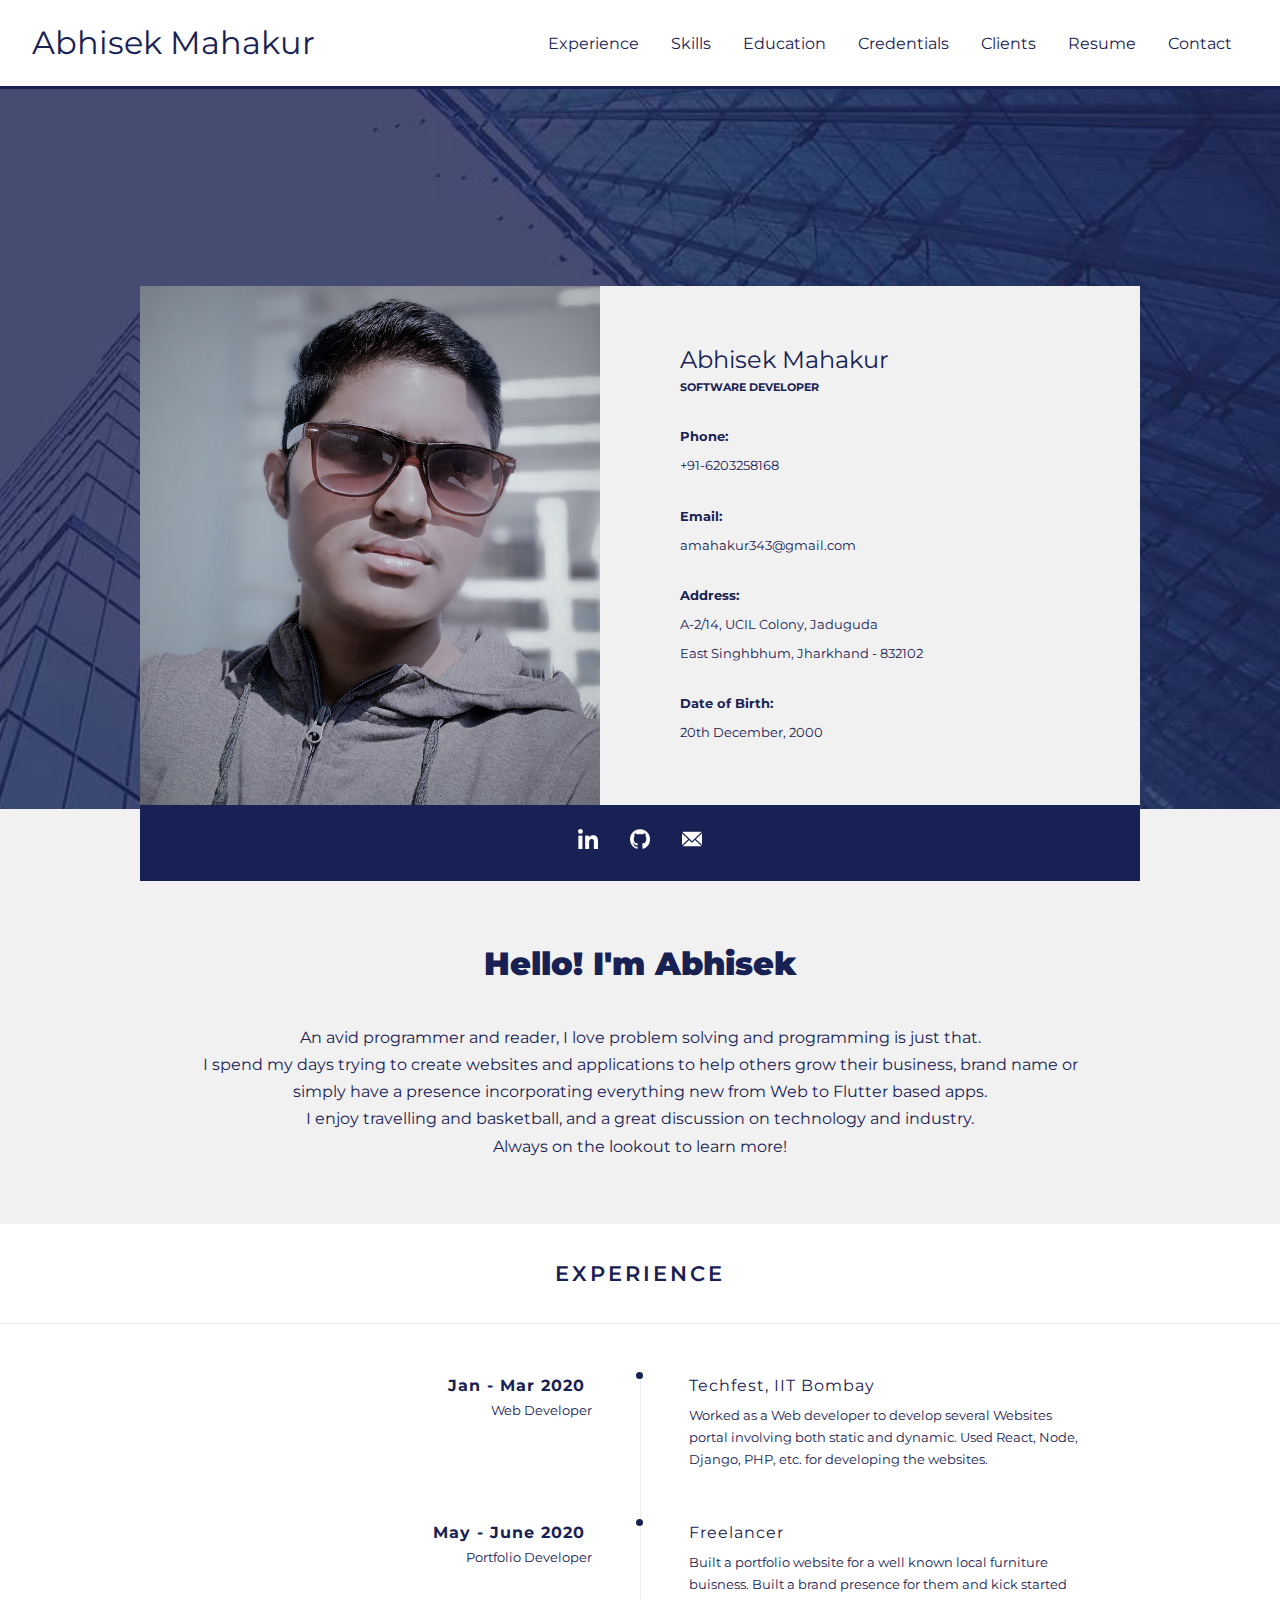
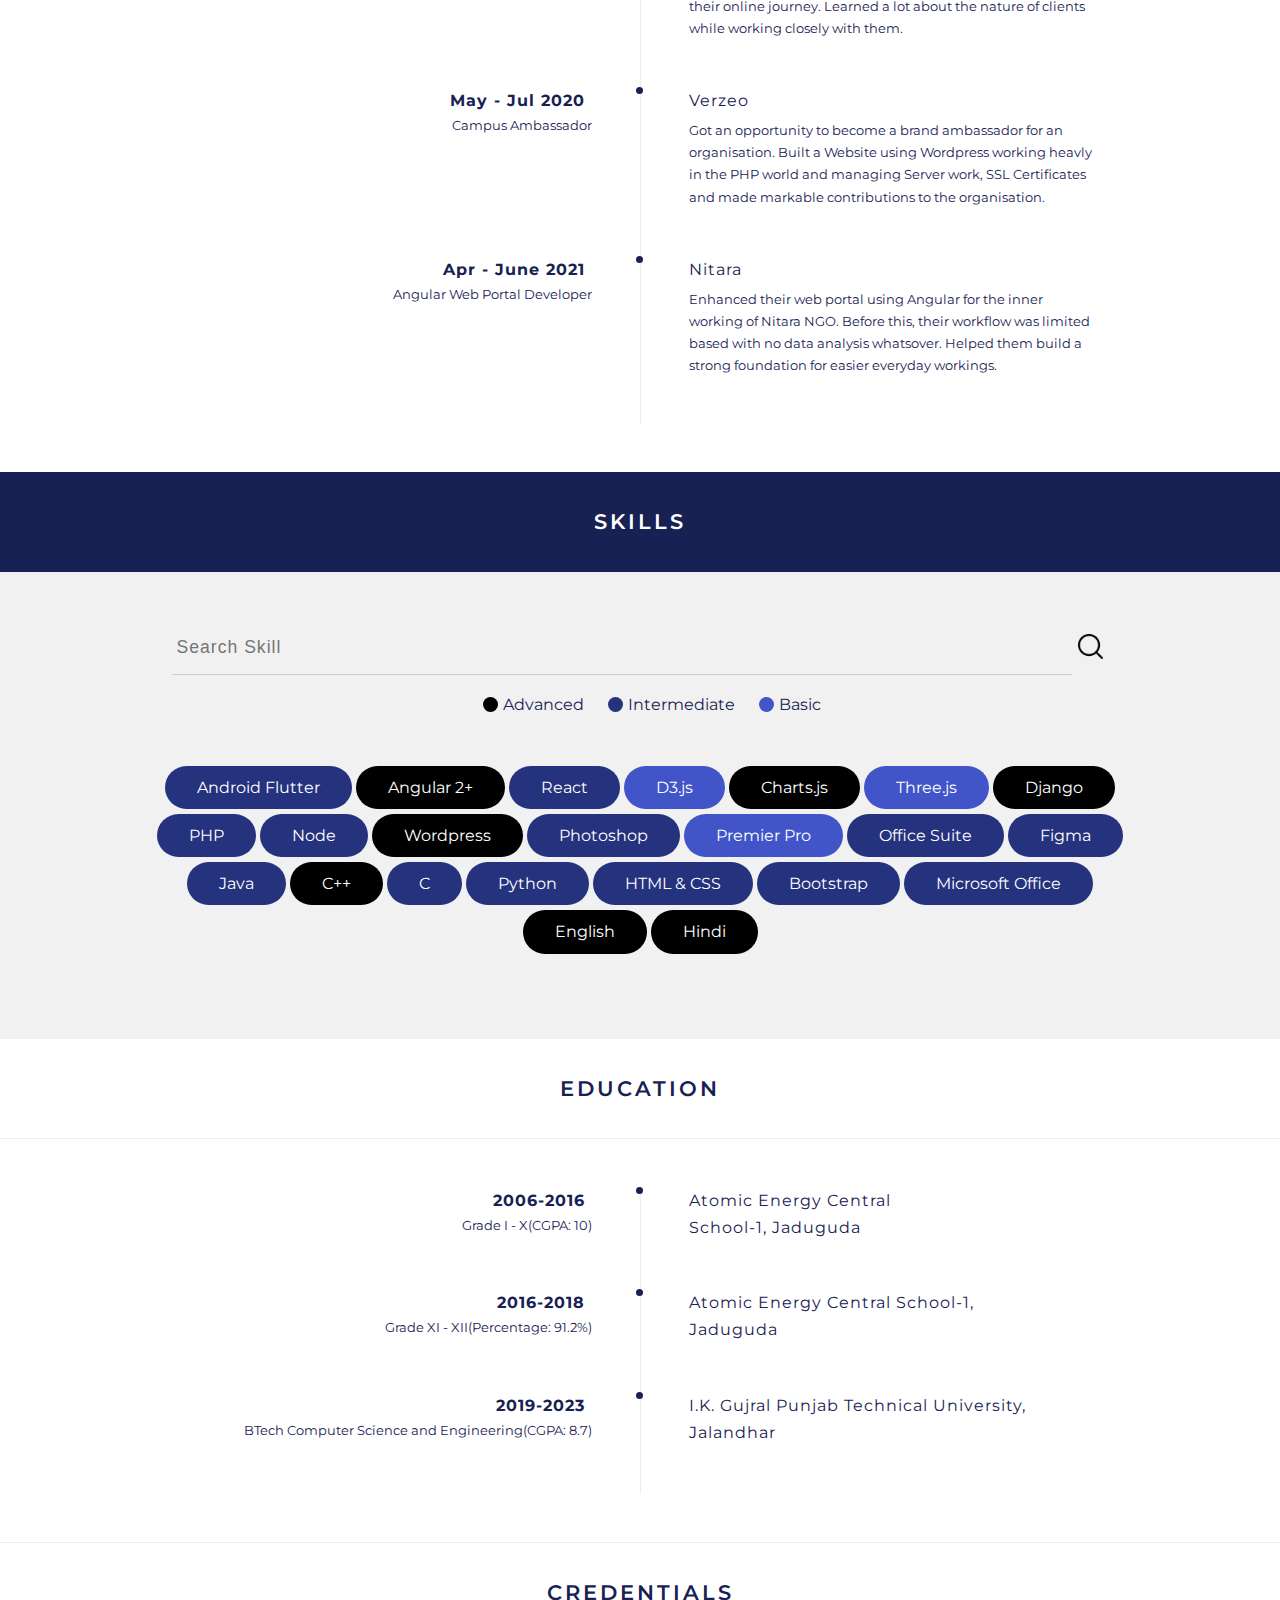
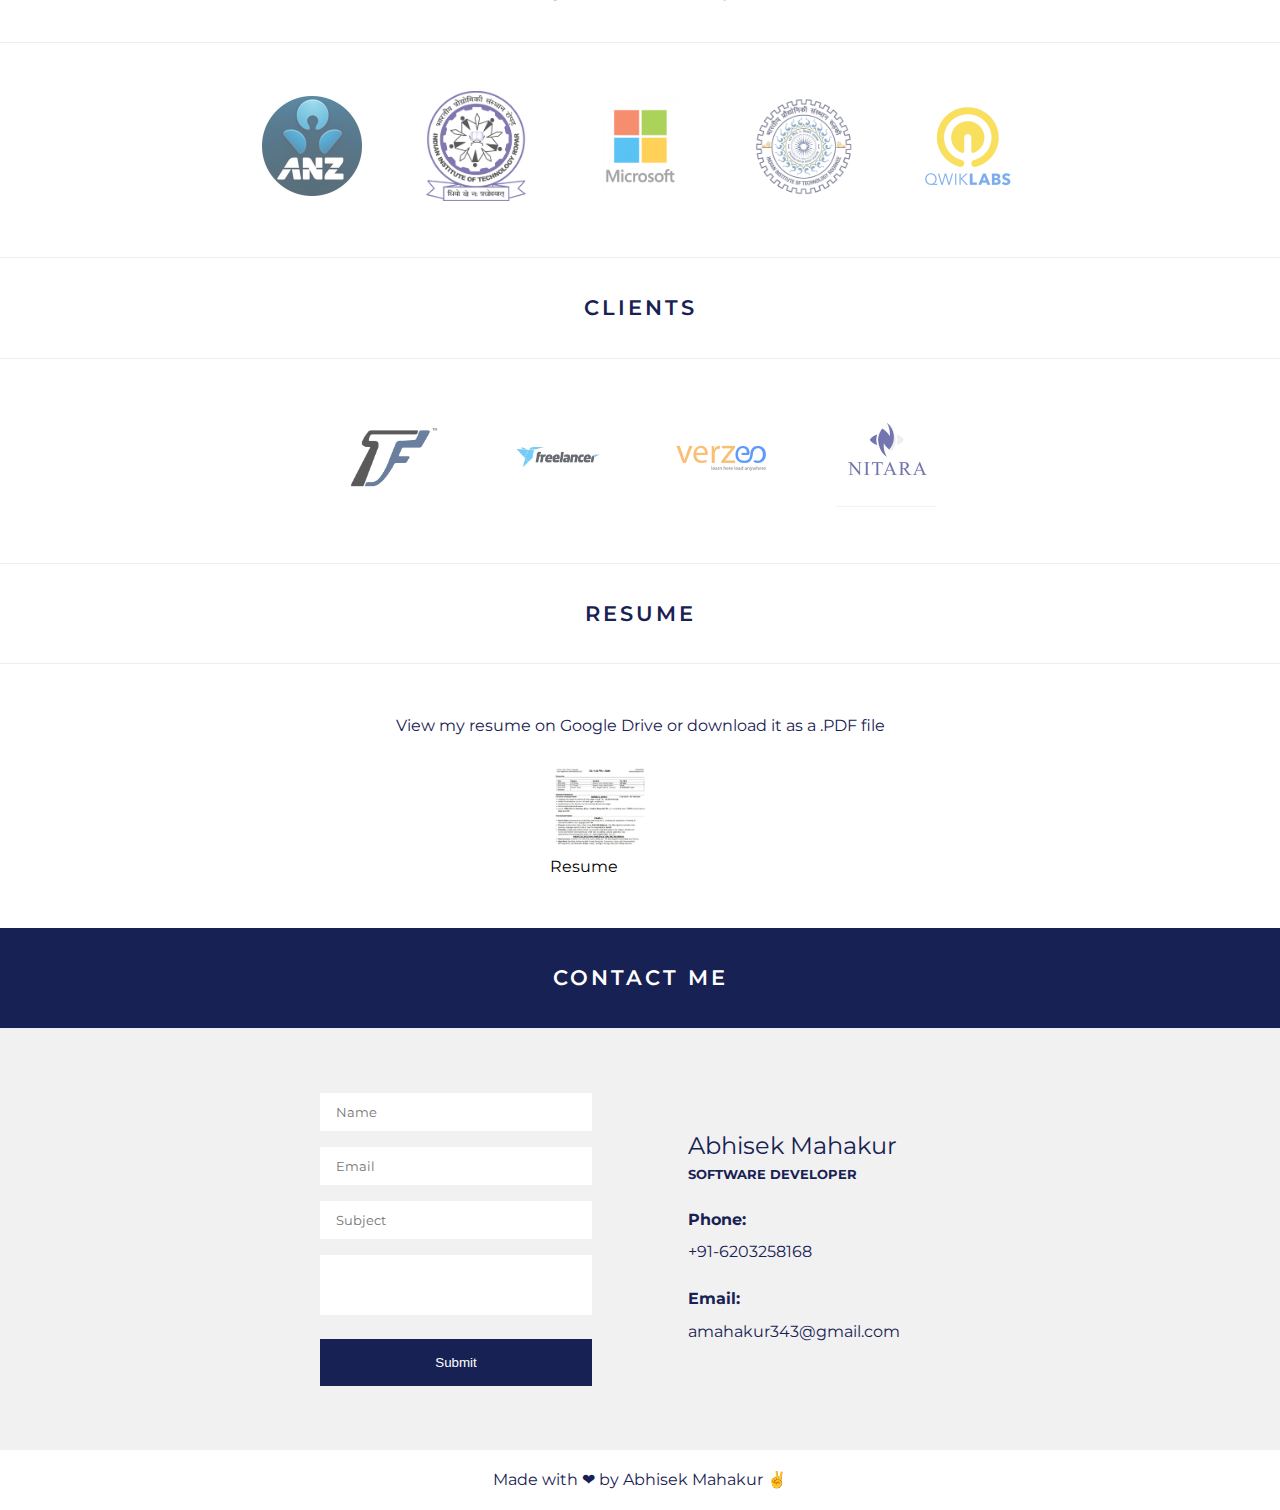
==== index.html @ e86908d6 "initial commit" ====
<!DOCTYPE html>
<html lang="en">
	<head>
		<meta charset="UTF-8" />
		<meta name="viewport" content="width=device-width, initial-scale=1.0" />
		<title>Abhisek Mahakur</title>
		<link rel="icon" href="images/target.png" type="image/png" />
		<link rel="stylesheet" href="styles.css" />
		<link rel="preconnect" href="https://fonts.gstatic.com" />
		<link
			rel="stylesheet"
			href="https://fonts.googleapis.com/css2?family=Montserrat:wght@400;600&display=swap"
		/>
		<link
			rel="stylesheet"
			href="https://cdnjs.cloudflare.com/ajax/libs/animate.css/4.1.1/animate.min.css"
		/>
	</head>
	<body>
		<!-- Header -->
		<nav class="header">
			<div class="mobile-header">
				<span class="header__heading">Abhisek Mahakur</span>
				<span onclick="mobile_menu()"
					><img src="images/hero/menu.png"
				/></span>
			</div>
			<nav class="container">
				<a
					href="#experience"
					id="nav_experience"
					class="header__quick_link"
					>Experience</a
				>
				<a href="#skills" id="nav_skills" class="header__quick_link"
					>Skills</a
				>
				<a
					href="#education"
					id="nav_education"
					class="header__quick_link"
					>Education</a
				>
				<a href="#credentials" id="nav_credentials" class="header__quick_link"
					>Credentials</a>

				<a href="#clients" id="nav_clients" class="header__quick_link"
					>Clients</a
				>
				<a href="#resume" id="nav_resume" class="header__quick_link"
					>Resume</a
				>
				<a href="#contact" id="nav_contact" class="header__quick_link"
					>Contact</a
				>
			</nav>

			<div class="mobile-menu" id="mobile_menu">
				<nav style="display: flex; flex-direction: column">
					<a
						href="#experience"
						onclick="mobile_menu()"
						id="mob_nav_experience"
						class="header__quick_link"
						>Experience</a
					>
					<a
						href="#skills"
						onclick="mobile_menu()"
						id="mob_nav_skills"
						class="header__quick_link"
						>Skills</a
					>
					<a
						href="#education"
						onclick="mobile_menu()"
						id="mob_nav_education"
						class="header__quick_link"
						>Education</a
					>
					<a
						href="#credentials"
						onclick="mobile_menu()"
						id="mob_nav_credentials"
						class="header__quick_link"
						>Credentials</a
					>
					<a
						href="#clients"
						onclick="mobile_menu()"
						id="mob_nav_clients"
						class="header__quick_link"
						>Clients</a
					>
					<a
						href="#resume"
						onclick="mobile_menu()"
						id="mob_nav_resume"
						class="header__quick_link"
						>Resume</a
					>
					<a
						href="#contact"
						onclick="mobile_menu()"
						id="mob_nav_contact"
						class="header__quick_link"
						>Contact</a
					>
					<a
						onclick="mobile_menu()"
						class="header__quick_link"
						style="font-size: 1.2rem"
						>Close</a
					>
				</nav>
				<div class="mobile_menu_footer">Abhisek</div>
			</div>
		</nav>

		<!-- To adjust for Position:Fixed Issues -->
		<nav
			class="header heading__font"
			style="position: relative; opacity: 0; pointer-events: none"
		>
			<div><span class="header__heading">Abhisek</span></div>
			<nav class="container">|</nav>
		</nav>

		<!-- Hero -->
		<div class="hero__wrapper">
			<div class="hero">
				<div class="hero__card">
					<div class="hero__card__top">
						<div
							id="hero__card__left"
							class="hero__card__left animate__animated"
						></div>
						<div
							id="hero__card__right"
							class="hero__card__right animate__animated"
						>
							<div>
								<div class="hero__card__right__name">
									Abhisek Mahakur
								</div>
								<div class="hero__card__right__profession">
									SOFTWARE DEVELOPER
								</div>
							</div>
							<div>
								<div class="hero__card__right__heading">
									Phone:
								</div>
								<div>+91-6203258168</div>
							</div>
							<div>
								<div class="hero__card__right__heading">
									Email:
								</div>
								<div>amahakur343@gmail.com</div>
							</div>
							<div>
								<div class="hero__card__right__heading">
									Address:
								</div>
								<div>A-2/14, UCIL Colony, Jaduguda</div>
								<div>East Singhbhum, Jharkhand - 832102</div>
							</div>
							<div>
								<div class="hero__card__right__heading">
									Date of Birth:
								</div>
								<div>20th December, 2000</div>
							</div>
						</div>
					</div>
					<div
						id="hero__card__bottom"
						class="hero__card__bottom animate__animated"
					>
						<span>
							<a
								href="https://www.linkedin.com/in/abhisek-mahakur-7b8b0919b/"
								target="_blank"
							>
								<img
									src="images/social/linkedin.png"
									alt="Linked In Profile"
									class="social_link_icons"
								/>
							</a>
						</span>
						<span>
							<a
								href="https://github.com/am7852"
								target="_blank"
							>
								<img
									src="images/social/github.png"
									alt="Github Profile"
									class="social_link_icons"
								/>
							</a>
						</span>
						<span>
							<a
								href="mailto:amahakur343@gmail.com"
								target="_blank"
							>
								<img
									src="images/social/email.png"
									alt="Email"
									class="social_link_icons"
								/>
							</a>
						</span>
					</div>
				</div>
			</div>
			<div class="hero__text">
				<div class="hero__text__heading">Hello! I'm Abhisek</div>
				<div class="hero__text__body">
					<div>
						An avid programmer and reader, I love problem solving
						and programming is just that.
					</div>
					<div>
						I spend my days trying to create websites and
						applications to help others grow their business, brand
						name or simply have a presence incorporating everything
						new from Web to Flutter based apps.
					</div>
					<div>
						I enjoy travelling and basketball, and a great
						discussion on technology and industry.
					</div>
					<div>Always on the lookout to learn more!</div>
				</div>
			</div>
		</div>

		<!-- Experience -->
		<div id="experience">
			<div class="experience__heading">EXPERIENCE</div>
			<div class="experience__body">
				<div class="experience__body__exp">
					<div class="experience__body__exp__left">
						<div class="experience__body__exp__left__date">
							Jan - Mar 2020
						</div>
						<div class="experience__body__exp__left__position">
							Web Developer
						</div>
					</div>
					<div class="experience__body__exp__right">
						<div class="experience__body__exp__right__company-name">
							Techfest, IIT Bombay
						</div>
						<div class="experience__body__exp__right__text">
							Worked as a Web developer to develop several
							Websites portal involving both static and dynamic.
							Used React, Node, Django, PHP, etc. for developing
							the websites.
						</div>
					</div>
				</div>
				<div class="experience__body__exp">
					<div class="experience__body__exp__left">
						<div class="experience__body__exp__left__date">
							May - June 2020
						</div>
						<div class="experience__body__exp__left__position">
							Portfolio Developer
						</div>
					</div>
					<div class="experience__body__exp__right">
						<div class="experience__body__exp__right__company-name">
							Freelancer
						</div>
						<div class="experience__body__exp__right__text">
							Built a portfolio website for a well known local
							furniture buisness. Built a brand presence for
							them and kick started their online journey.
							Learned a lot about the nature of clients while
							working closely with them.
						</div>
					</div>
				</div>
				<div class="experience__body__exp">
					<div class="experience__body__exp__left">
						<div class="experience__body__exp__left__date">
							May - Jul 2020
						</div>
						<div class="experience__body__exp__left__position">
							Campus Ambassador
						</div>
					</div>
					<div class="experience__body__exp__right">
						<div class="experience__body__exp__right__company-name">
							Verzeo
						</div>
						<div class="experience__body__exp__right__text">
							Got an opportunity to become a brand ambassador for
							an organisation. Built a Website using Wordpress
							working heavly in the PHP world and managing Server
							work, SSL Certificates and made markable contributions
							to the organisation.
						</div>
					</div>
				</div>
				<div class="experience__body__exp">
					<div class="experience__body__exp__left">
						<div class="experience__body__exp__left__date">
							Apr - June 2021
						</div>
						<div class="experience__body__exp__left__position">
							Angular Web Portal Developer
						</div>
					</div>
					<div class="experience__body__exp__right">
						<div class="experience__body__exp__right__company-name">
							Nitara
						</div>
						<div class="experience__body__exp__right__text">
							Enhanced their web portal using Angular for the 
							inner working of Nitara NGO. Before this, their 
							workflow was limited based with no data analysis
							whatsover. Helped them build a strong foundation
							for easier everyday workings.
						</div>
					</div>
				</div>
			</div>
		</div>

		<!-- Skills -->
		<div id="skills">
			<div class="skills__heading">SKILLS</div>
			<div class="skills__body">
				<div class="skills__body__search">
					<input
						type="search"
						placeholder="Search Skill"
						id="skills__body__search__input"
						class="skills__body__search__input"
					/>
					<button onclick="searchSkill()">
						<img src="images/skills/search.png" alt="Search" />
					</button>
				</div>
				<div class="skills__body__legend">
					<div class="advanced legend__item"></div>
					<div>Advanced</div>
					<div class="intermediate legend__item"></div>
					<div>Intermediate</div>
					<div class="basic legend__item"></div>
					<div>Basic</div>
				</div>
				<div
					class="skills__body__skill-pills"
					id="skills__body__skill_pills"
				></div>
			</div>
		</div>

		<!-- Education -->
		<div id="education">
			<div class="experience__heading">EDUCATION</div>
			<div class="experience__body">
				<div class="experience__body__exp">
					<div class="experience__body__exp__left">
						<div class="experience__body__exp__left__date">
							2006-2016
						</div>
						<div class="experience__body__exp__left__position">
							Grade I - X(CGPA: 10)
						</div>
					</div>
					<div class="experience__body__exp__right">
						<div class="experience__body__exp__right__company-name">
							Atomic Energy Central School-1, Jaduguda
						</div>
					</div>
				</div>
				<div class="experience__body__exp">
					<div class="experience__body__exp__left">
						<div class="experience__body__exp__left__date">
							2016-2018
						</div>
						<div class="experience__body__exp__left__position">
							Grade XI - XII(Percentage: 91.2%)
						</div>
					</div>
					<div class="experience__body__exp__right">
						<div class="experience__body__exp__right__company-name">
							Atomic Energy Central School-1, Jaduguda
						</div>
					</div>
				</div>
				<div class="experience__body__exp">
					<div class="experience__body__exp__left">
						<div class="experience__body__exp__left__date">
							2019-2023
						</div>
						<div class="experience__body__exp__left__position">
							BTech Computer Science and Engineering(CGPA: 8.7)
						</div>
					</div>
					<div class="experience__body__exp__right">
						<div class="experience__body__exp__right__company-name">
							I.K. Gujral Punjab Technical University, Jalandhar
						</div>
					</div>
				</div>
			</div>
		</div>

		<!-- Credentials -->
		<div id="credentials">
			<div class="clients__heading">CREDENTIALS</div>
			<div class="clients__body">
				<a href="https://drive.google.com/file/d/1PUh6xyH-U0sPP-AvW6U2i1tAFN_H9ytH/view" target="_blank"
					><img src="images/credentials/anz-bank.jpg" alt="ANZ"/></a>
				
				<a href="404.html" target="_blank"
					><img src="images/credentials/rpr.jpg" alt="Android Developer"
				/></a>

				<a href="https://drive.google.com/file/d/1UqDgQbKiQ3xkFN60y52J4RztAyQZxr8h/view?usp=sharing" target="_blank"
					><img src="images/credentials/micro.jpg" alt="Microsoft"
				/></a>

				<a href="404.html" target="_blank"
					><img src="images/credentials/roorkee.jpg" alt="Machine Learning"
				/></a>

				<a href="https://www.qwiklabs.com/public_profiles/7382acdb-11d5-497d-b4d4-802ebb589e74" target="_blank"
					><img src="images/credentials/qwiklabs.png" alt="Qwiklabs"
				/></a>
						
				
			</div>
		</div>

		<!-- Clients -->
		<div id="clients">
			<div class="clients__heading">CLIENTS</div>
			<div class="clients__body">
				<a href="https://www.techfest.org/" target="_blank"
					><img src="images/clients/techfest.jpg" alt="Techfest"
				/></a>
				<a href="https://www.freelancer.in/" target="_blank"
					><img src="images/clients/freelancer.jpg" alt="Freelancer"
				/></a>
				<a href="https://www.verzeo.com/" target="_blank"
					><img src="images/clients/verzeo.png" alt="Verzeo"
				/></a>
				<a href="https://nitarafoundation-ngo.ueniweb.com/?utm_campaign=gmb#header" target="_blank"
					><img src="images/clients/nitara.jpg" alt="Nitara"
				/></a>
			</div>
		</div>

		<!-- Download Resume -->
		<div id="resume">
			<div class="resume__heading">RESUME</div>
			<div class="resume__body">
				<div style="text-align: center">
					<span
						>View my resume on Google Drive or download it as a .PDF
						file</span
					>
				</div>
				<div class="resume__body__links">
					<a
						href="https://drive.google.com/file/d/1GS6j83jrRMsXk81fJbEN0kmpmopVtzYJ/view?usp=sharing"
						target="_blank"
					>
						<img
							src="images/Resume/Resume - Long.JPG" alt="Resume Long"
						/>
						<div>Resume</div>
					</a>
				</div>
			</div>
		</div>

		<!-- Contact Me -->
		<div id="contact">
			<div class="contact__heading">CONTACT ME</div>
			<div class="contact__body">
				<div class="contact__body__left">
					<div class="contact-form">
						<div><input type="text" placeholder="Name" /></div>
						<div><input type="text" placeholder="Email" /></div>
						<div><input type="text" placeholder="Subject" /></div>
						<div><textarea></textarea></div>
						<div>
							<button onclick="alert('Backend not attached yet...sorry for the inconvinience')">
								Submit
							</button>
						</div>
					</div>
				</div>
				<div class="contact__body__right">
					<div>
						<div class="contact__body__right__name">Abhisek Mahakur</div>
						<div class="contact__body__right__profession">
							SOFTWARE DEVELOPER
						</div>
					</div>
					<div>
						<div class="contact__body__right__heading">Phone:</div>
						<div>+91-6203258168</div>
					</div>
					<div>
						<div class="contact__body__right__heading">Email:</div>
						<div>amahakur343@gmail.com</div>
					</div>
				</div>
			</div>
		</div>

		<!-- Footer -->
		<footer>Made with ❤ by Abhisek Mahakur ✌</footer>

		<script>
			// A bit of JS to do the trick
			var last_updated_link = "";
			function update_links() {
				var clicked = window.location.href.split("#")[1];
				if (last_updated_link != "") {
					if (
						document
							.querySelector("#nav_" + last_updated_link)
							.classList.contains("active")
					)
						document
							.querySelector("#nav_" + last_updated_link)
							.classList.remove("active");
					if (
						document
							.querySelector("#mob_nav_" + last_updated_link)
							.classList.contains("active")
					)
						document
							.querySelector("#mob_nav_" + last_updated_link)
							.classList.remove("active");
				}
				document
					.querySelector("#nav_" + clicked)
					.classList.add("active");
				document
					.querySelector("#mob_nav_" + clicked)
					.classList.add("active");
				last_updated_link = clicked;
			}
			window.addEventListener("hashchange", update_links);

			var mobile_menu_open = false;
			function mobile_menu() {
				if (!mobile_menu_open) {
					mobile_menu_open = true;
					document.querySelector("#mobile_menu").style.display =
						"flex";
				} else {
					mobile_menu_open = false;
					document.querySelector("#mobile_menu").style.display =
						"none";
				}
			}

			// Animations according to Device Type
			document.addEventListener("DOMContentLoaded", function (event) {
				if (window.innerWidth < 600) {
					document
						.querySelector("#hero__card__left")
						.classList.add("animate__fadeInDown");
					document
						.querySelector("#hero__card__right")
						.classList.add("animate__fadeInUp");
					document
						.querySelector("#hero__card__bottom")
						.classList.add("animate__fadeIn");
				} else {
					document.querySelector;
					document
						.querySelector("#hero__card__left")
						.classList.add("animate__fadeInLeft");
					document
						.querySelector("#hero__card__right")
						.classList.add("animate__fadeInRight");
					document
						.querySelector("#hero__card__bottom")
						.classList.add("animate__fadeInUp");
				}
			});

			// Skills JS
			function createPill(item, index, arr) {
				var div = document.createElement("DIV");
				div.textContent = Object.keys(item)[0];
				div.classList.add("pill");
				div.classList.add(item[div.textContent].toLowerCase());
				document
					.getElementById("skills__body__skill_pills")
					.appendChild(div);
			}

			skills = [
				{ "Android Flutter": "Intermediate" },
				{ "Angular 2+": "Advanced" },
				{ React: "Intermediate" },
				{ "D3.js": "Basic" },
				{ "Charts.js": "Advanced" },
				{ "Three.js": "Basic" },
				{ Django: "Advanced" },
				{ PHP: "Intermediate" },
				{ Node: "Intermediate" },
				{ Wordpress: "Advanced" },
				{ Photoshop: "Intermediate" },
				{ "Premier Pro": "Basic" },
				{ "Office Suite": "Intermediate" },
				{ Figma: "Intermediate" },
				{ Java: "Intermediate" },
				{ "C++": "Advanced" },
				{ C: "Intermediate" },
				{ Python: "Intermediate" },
				{ "HTML & CSS": "Intermediate" },
				{ "Bootstrap": "Intermediate" },
				{ "Microsoft Office": "Intermediate"},
				{ English: "Proficent" },
				{ Hindi: "Mother-Tongue" },
			];

			skillsToShow = [...skills];

			document.getElementById("skills__body__skill_pills").innerHTML = "";
			skillsToShow.forEach(createPill);

			function searchSkill() {
				skillsToShow = [];
				function findSkill(item, index, array) {
					var skill = Object.keys(item)[0].toLowerCase();
					if (skill.includes(key)) {
						skillsToShow.push(item);
					}
				}

				var key = document
					.getElementById("skills__body__search__input")
					.value.trim();
				if (key) {
					skills.forEach(findSkill);
				} else {
					skillsToShow.splice(0, skillsToShow.length);
					skillsToShow = [...skills];
				}

				document.getElementById("skills__body__skill_pills").innerHTML =
					"";
				if (skillsToShow.length) skillsToShow.forEach(createPill);
				else {
					var div = document.createElement("DIV");
					div.textContent = "No Skills matching Search key";
					div.classList.add("pill");
					div.classList.add("advanced");
					document
						.getElementById("skills__body__skill_pills")
						.appendChild(div);
				}
			}
		</script>
	</body>
</html>
---- styles.css ----
html,
body {
	margin: 0;
	padding: 0;
	scroll-behavior: smooth;
	font-family: "Montserrat", sans-serif;
	line-height: 1.7;
	color: #182153;
}

a {
	text-decoration: none;
	color: black;
}

.container {
	display: flex;
}

/* Header */
.header {
	position: fixed;
	top: 0;
	left: 0;
	width: 100%;
	box-sizing: border-box;
	padding: 1rem 2rem;
	display: flex;
	justify-content: space-between;
	align-items: center;
	z-index: 100;
	background-color: white;
	border-bottom: 3px solid #182153;
}

.header__heading {
	font-size: 2rem;
}

.header__quick_link {
	margin: 0 1rem;
	color: #182153;
	transition: color 200ms ease-in-out;
}
.header__quick_link:hover {
	color: dodgerblue;
}
.header__quick_link.active {
	color: dodgerblue;
}
.mobile-menu {
	display: none;
}
.mobile-header span:nth-of-type(2) {
	display: none;
}

/* Hero */

.hero {
	background-image: url("images/hero/hero-background.jpg");
	background-attachment: fixed;
	background-position: right center;
	background-repeat: no-repeat;
	background-size: cover;
	height: 80vh;
	display: flex;
	align-items: flex-end;
	justify-content: center;
}

.hero__card {
	margin-bottom: -4.5rem;
	flex: 1;
	display: flex;
	flex-direction: column;
	max-width: 1000px;
}

.hero__card__top {
	display: flex;
}

.hero__card__top div {
	flex: 1;
}

.hero__card__left {
	background-image: url("images/hero/Abhisek.jpg");
	background-position: top;
	background-repeat: no-repeat;
	background-size: cover;
	color: transparent;
}

.hero__card__right {
	background-color: #f1f1f1;
	box-sizing: border-box;
	padding: 3rem 0;
	padding-left: 5rem;
	color: #182153;
	display: flex;
	flex-direction: column;
	font-size: small;
	align-items: flex-start;
}

.hero__card__right div {
	margin: 7px 0;
}

.hero__card__right__name {
	font-size: 1.5rem;
	line-height: 1;
}

.hero__card__right__profession {
	font-size: smaller;
	font-weight: bold;
}

.hero__card__right__heading {
	font-weight: bold;
}

.hero__card__bottom {
	background-color: #182153;
	color: white;
	padding: 1.5rem;
	text-align: center;
	display: flex;
	justify-content: center;
}

.hero__card__bottom span {
	margin: 0 1rem;
}

.social_link_icons {
	width: 20px;
}

.hero__text {
	box-sizing: border-box;
	text-align: center;
	padding-top: 8rem;
	padding-bottom: 4rem;
	background-color: #f1f1f1;
	display: flex;
	flex-direction: column;
	align-items: center;
}

.hero__text__heading {
	font-size: 2rem;
	font-weight: 900;
	margin-bottom: 2rem;
}

.hero__text__body {
	max-width: 900px;
}

/* Experience */
.experience__heading {
	color: #182153;
	letter-spacing: 3px;
	font-weight: 600;
	font-size: 1.3rem;
	padding: 2rem 0;
	text-align: center;
	border-bottom: 1px solid #eee;
}

.experience__body {
	padding: 3rem 0;
	display: flex;
	flex-direction: column;
	align-items: center;
}

.experience__body__exp {
	display: flex;
	justify-content: center;
	align-items: stretch;
	max-width: 1000px;
}

.experience__body__exp__left {
	border-right: 1px solid #eee;
	text-align: right;
}

.experience__body__exp__left,
.experience__body__exp__right {
	flex: 1;
	padding: 3rem;
	padding-top: 0;
}

.experience__body__exp__left::before {
	position: relative;
	display: block;
	background-color: #182153;
	content: "";
	border-radius: 50%;
	height: 7px;
	width: 7px;
	float: right;
	right: calc(-3.5px + -3rem);
}

.experience__body__exp__left__date {
	font-weight: bold;
	letter-spacing: 1px;
}
.experience__body__exp__left__position {
	font-size: small;
}

.experience__body__exp__right__company-name {
	letter-spacing: 1px;
}
.experience__body__exp__right__text {
	margin-top: 5px;
	font-size: small;
}

/* Skills */
.skills__heading {
	background-color: #182153;
	color: white;
	letter-spacing: 3px;
	font-weight: 600;
	font-size: 1.3rem;
	padding: 2rem 0;
	text-align: center;
	border-bottom: 1px solid #eee;
}

.skills__body {
	padding: 3rem 0;
	display: flex;
	flex-direction: column;
	align-items: center;
	justify-content: center;
	background-color: #f1f1f1;
}

.skills__body__search {
	display: flex;
	align-items: center;
}

.skills__body__search__input {
	border: none;
	border-bottom: 1px solid #ccc;
	outline: none;
	padding: 1rem;
	padding-left: 5px;
	letter-spacing: 1px;
	width: 900px;
	display: block;
	font-size: 1.1rem;
	background-color: transparent;
}

.skills__body__search button {
	background-color: transparent;
	border: none;
	outline: none;
	cursor: pointer;
}

.skills__body__search button img {
	width: 25px;
}

.skills__body__legend {
	margin-top: 1rem;
	display: flex;
	align-items: center;
	justify-content: center;
}

.skills__body__legend .legend__item {
	color: transparent;
	border-radius: 50%;
	height: 15px;
	width: 15px;
	margin-left: 1.5rem;
	margin-right: 5px;
}

.skills__body__skill-pills {
	padding: 3rem 0;
	padding-bottom: 2rem;
	width: 1000px;
	display: flex;
	flex-wrap: wrap;
	justify-content: center;
}

.skills__body__skill-pills .pill {
	padding: 0.5rem 2rem;
	border-radius: 25px;
	color: white;
	margin: 0 2px;
	margin-bottom: 5px;
}

.basic {
	background-color: #4155c8;
}
.intermediate,
.level-ii {
	background-color: #25327e;
}
.advanced,
.proficent,
.mother-tongue {
	background-color: black;
}

/* Education */
#education {
	border-bottom: 1px solid #eee;
}

/* Clients */
.clients__heading {
	color: #182153;
	letter-spacing: 3px;
	font-weight: 600;
	font-size: 1.3rem;
	padding: 2rem 0;
	text-align: center;
	border-bottom: 1px solid #eee;
}

.clients__body {
	display: flex;
	justify-content: center;
	align-items: center;
	padding: 3rem;
	border-bottom: 1px solid #eee;
}

.clients__body a {
	margin: 0 2rem;
}

.clients__body img {
	width: 100px;
	opacity: 0.65;
	transition: opacity 200ms ease-in-out;
}

.clients__body img:hover {
	opacity: 1;
}

/* Resume */
.resume__heading {
	color: #182153;
	letter-spacing: 3px;
	font-weight: 600;
	font-size: 1.3rem;
	padding: 2rem 0;
	text-align: center;
	border-bottom: 1px solid #eee;
}

.resume__body {
	padding: 3rem;
}

.resume__body__links {
	display: flex;
	position:relative;
	place-content: center;
	align-items: stretch;
	margin-top: 1.5rem;
}

.resume__body a:first-child {
	margin-right: 5rem;
}
.resume__body img {
	width: 100px;
}

/* Contact */
.contact__heading {
	background-color: #182153;
	color: white;
	letter-spacing: 3px;
	font-weight: 600;
	font-size: 1.3rem;
	padding: 2rem 0;
	text-align: center;
	border-bottom: 1px solid #eee;
}

.contact__body {
	background-color: #f1f1f1;
	padding: 3rem;
	display: flex;
	justify-content: center;
	align-items: center;
}

.contact__body__left {
	flex: 1;
	display: flex;
	flex-direction: column;
	align-items: flex-end;
	padding-right: 3rem;
}
.contact-form {
	width: 50%;
}
.contact-form div {
	margin: 1rem 0;
}

#contact input,
#contact textarea {
	all: unset;
	box-sizing: border-box;
	background-color: white;
	border: none;
	padding: 0.5rem 1rem;
	font-size: small;
	width: 100%;
}

#contact button {
	background-color: #182153;
	color: white;
	outline: none;
	border: none;
	padding: 1rem 2rem;
	width: 100%;
	cursor: pointer;
}

.contact__body__right {
	flex: 1;
	padding-left: 3rem;
	display: flex;
	flex-direction: column;
}
.contact__body__right div {
	margin: 5px 0;
}

.contact__body__right__name {
	font-size: 1.5rem;
	line-height: 1;
}

.contact__body__right__profession {
	font-size: smaller;
	font-weight: bold;
}

.contact__body__right__heading {
	font-weight: bold;
}

footer {
	padding: 1rem;
	display: flex;
	justify-content: center;
	align-items: center;
}

@media only screen and (max-width: 600px) {
	.header .container {
		display: none;
	}
	.header__heading {
		font-size: 1.5rem;
	}
	.mobile-header {
		width: 100%;
		display: flex;
		justify-content: space-between;
		align-items: center;
	}
	.mobile-header span:nth-of-type(2) {
		display: block;
	}
	.mobile-header span:nth-of-type(2) img {
		width: 20px;
	}
	.mobile-menu {
		display: none;
		position: absolute;
		width: 100vw;
		height: 100vh;
		top: 0;
		left: 0;
		padding: 2rem 1rem;
		flex-direction: column;
		justify-content: space-between;
		background-color: #182153;
		opacity: 0.95;
		z-index: 1000;
	}
	#mobile_menu .header__quick_link {
		font-size: 1.5rem;
		margin: 0.75rem 0.75rem;
		color: #ffffff90;
	}
	#mobile_menu .header__quick_link.active {
		color: white;
	}
	.mobile_menu_footer {
		bottom: 0;
		color: white;
		z-index: 1001;
	}

	/* Hero */
	.hero {
		height: auto;
		padding-top: 1rem;
	}
	.hero__card {
		max-width: 90%;
	}
	.hero__card__top {
		display: flex;
		flex-direction: column;
	}
	.hero__card__left {
		min-height: 50vh;
	}
	.hero__card__right {
		font-size: 1rem;
		padding-left: 3rem;
	}
	.hero__text {
		padding-left: 2rem;
		padding-right: 2rem;
	}

	/* Experience */
	.experience__body__exp {
		flex-direction: column;
	}
	.experience__body__exp__left {
		text-align: left;
	}
	.experience__body__exp__left::before {
		float: left;
		right: unset;
		left: -1rem;
	}
	.experience__body__exp__left,
	.experience__body__exp__right {
		padding-top: 1rem;
		padding-bottom: 1rem;
	}
	.experience__body__exp__left__position {
		font-size: unset;
	}
	.experience__body__exp__right__text {
		margin-top: 5px;
		font-size: unset;
	}

	/* Skills */
	.skills__body__search__input {
		width: 100%;
	}
	.skills__body__skill-pills {
		width: 95%;
	}

	.clients__body {
		flex-wrap: wrap;
	}
	.clients__body a {
		margin: 0 1rem;
	}
	.clients__body img {
		opacity: 1;
	}

	/* Contact */
	.contact__body {
		flex-direction: column;
	}

	.contact__body__left {
		width: 100%;
		padding-right: 0;
	}
	.contact-form {
		width: 100%;
	}

	.contact__body__right {
		margin-top: 2rem;
		width: 100%;
		padding-left: 0;
	}
}
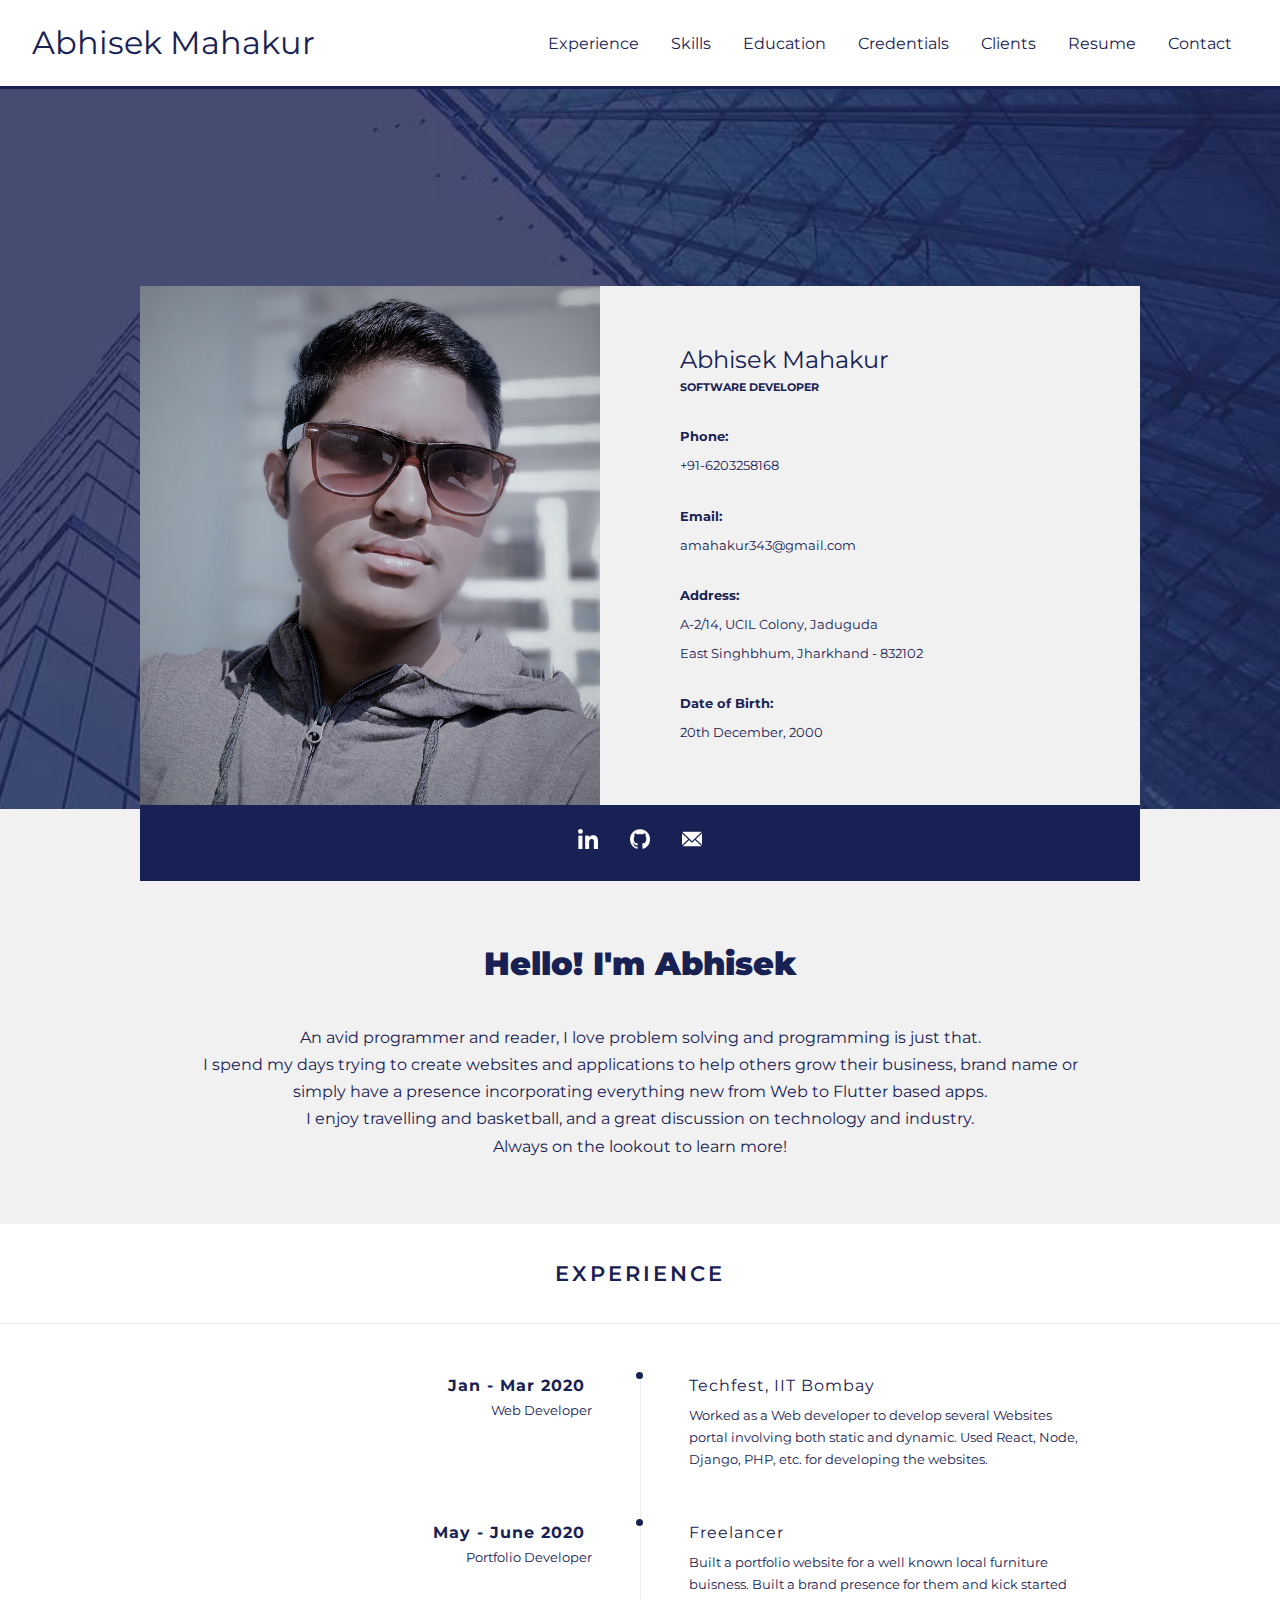
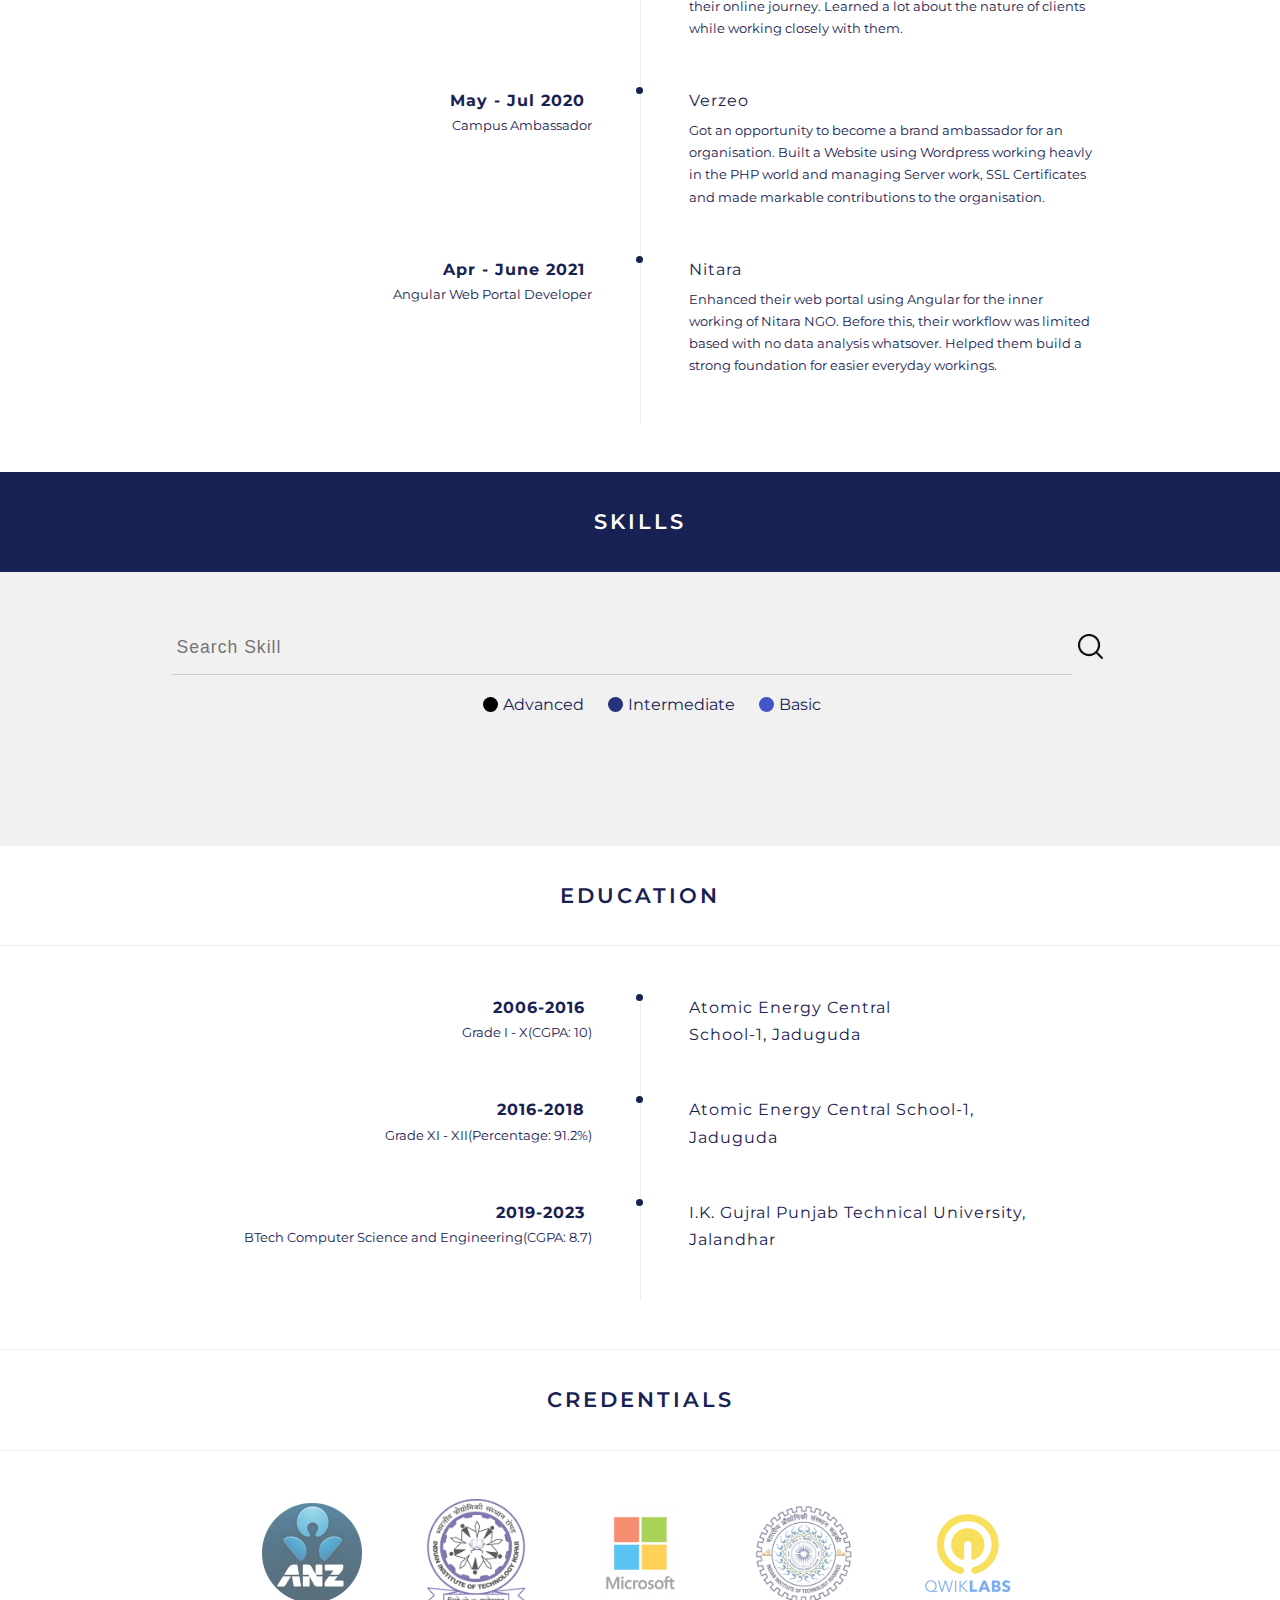
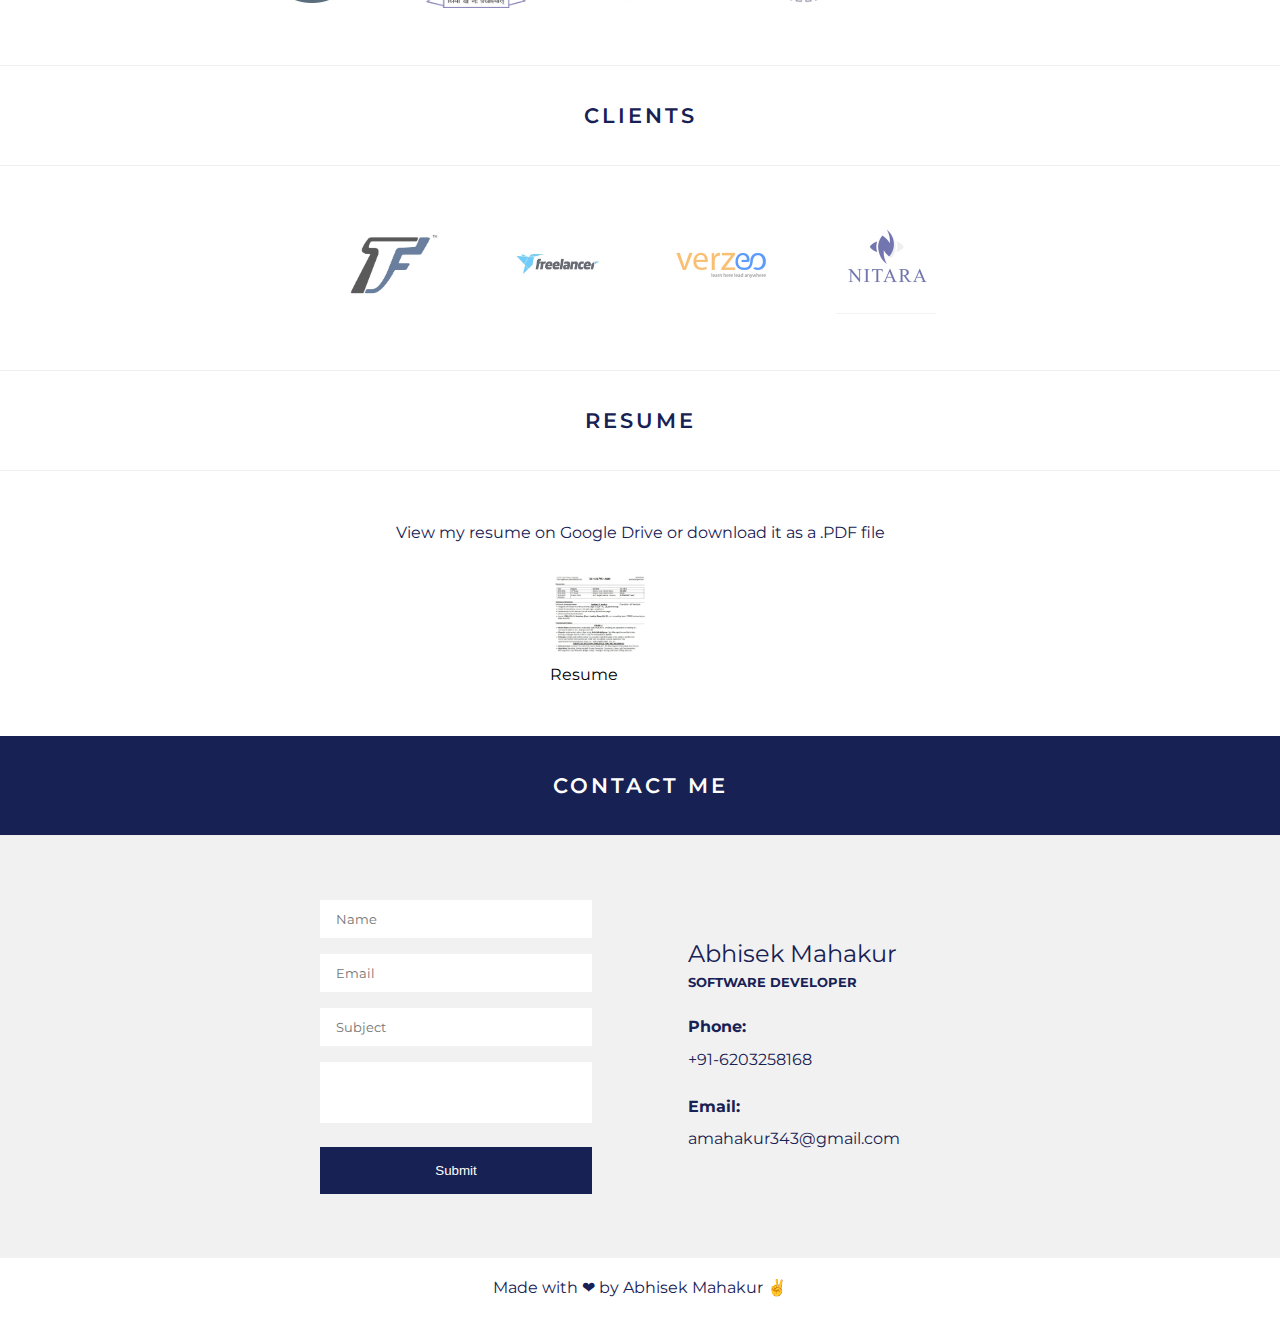
==== commit 680d5bbd: "Update index.html" ====
--- a/index.html
+++ b/index.html
@@ -610,7 +610,7 @@
 			skills = [
 				{ "Android Flutter": "Intermediate" },
 				{ "Angular 2+": "Advanced" },
-				{ React: "Intermediate" },
+				{ React JS: "Intermediate" },
 				{ "D3.js": "Basic" },
 				{ "Charts.js": "Advanced" },
 				{ "Three.js": "Basic" },
